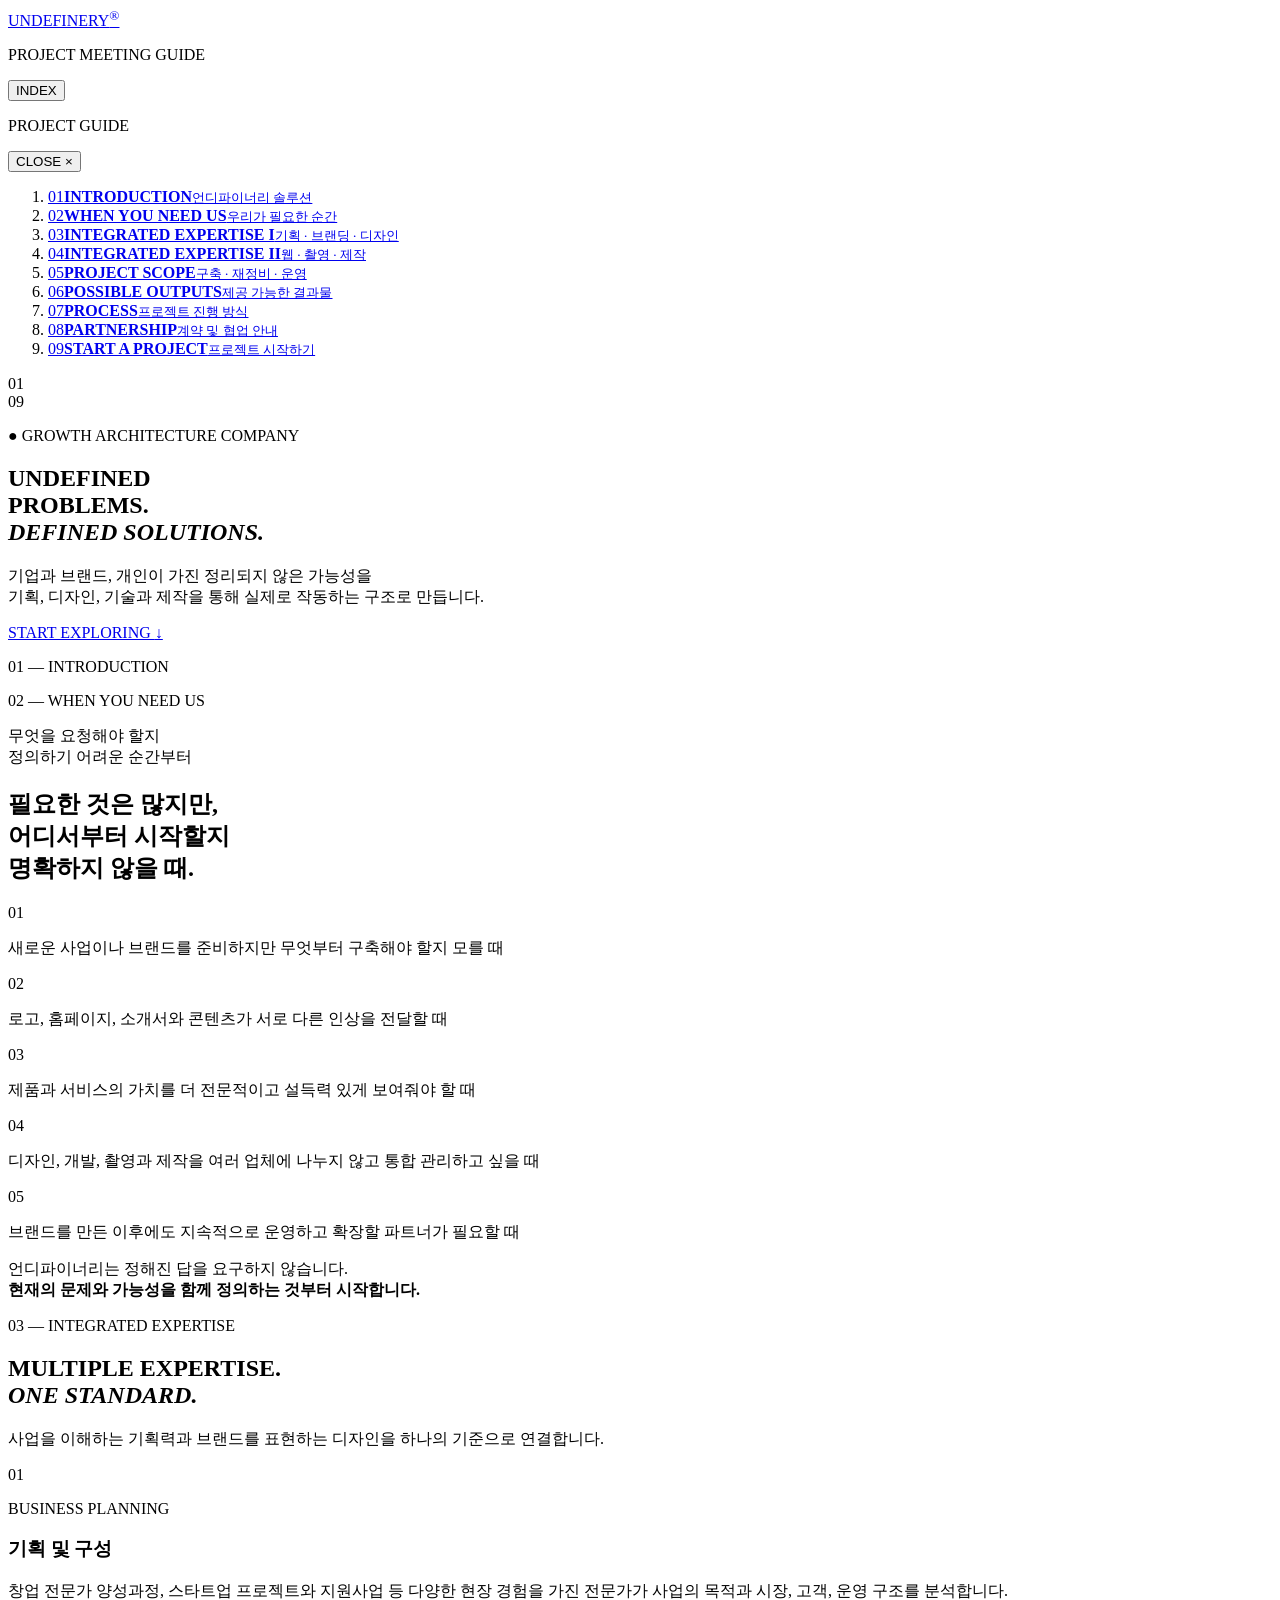
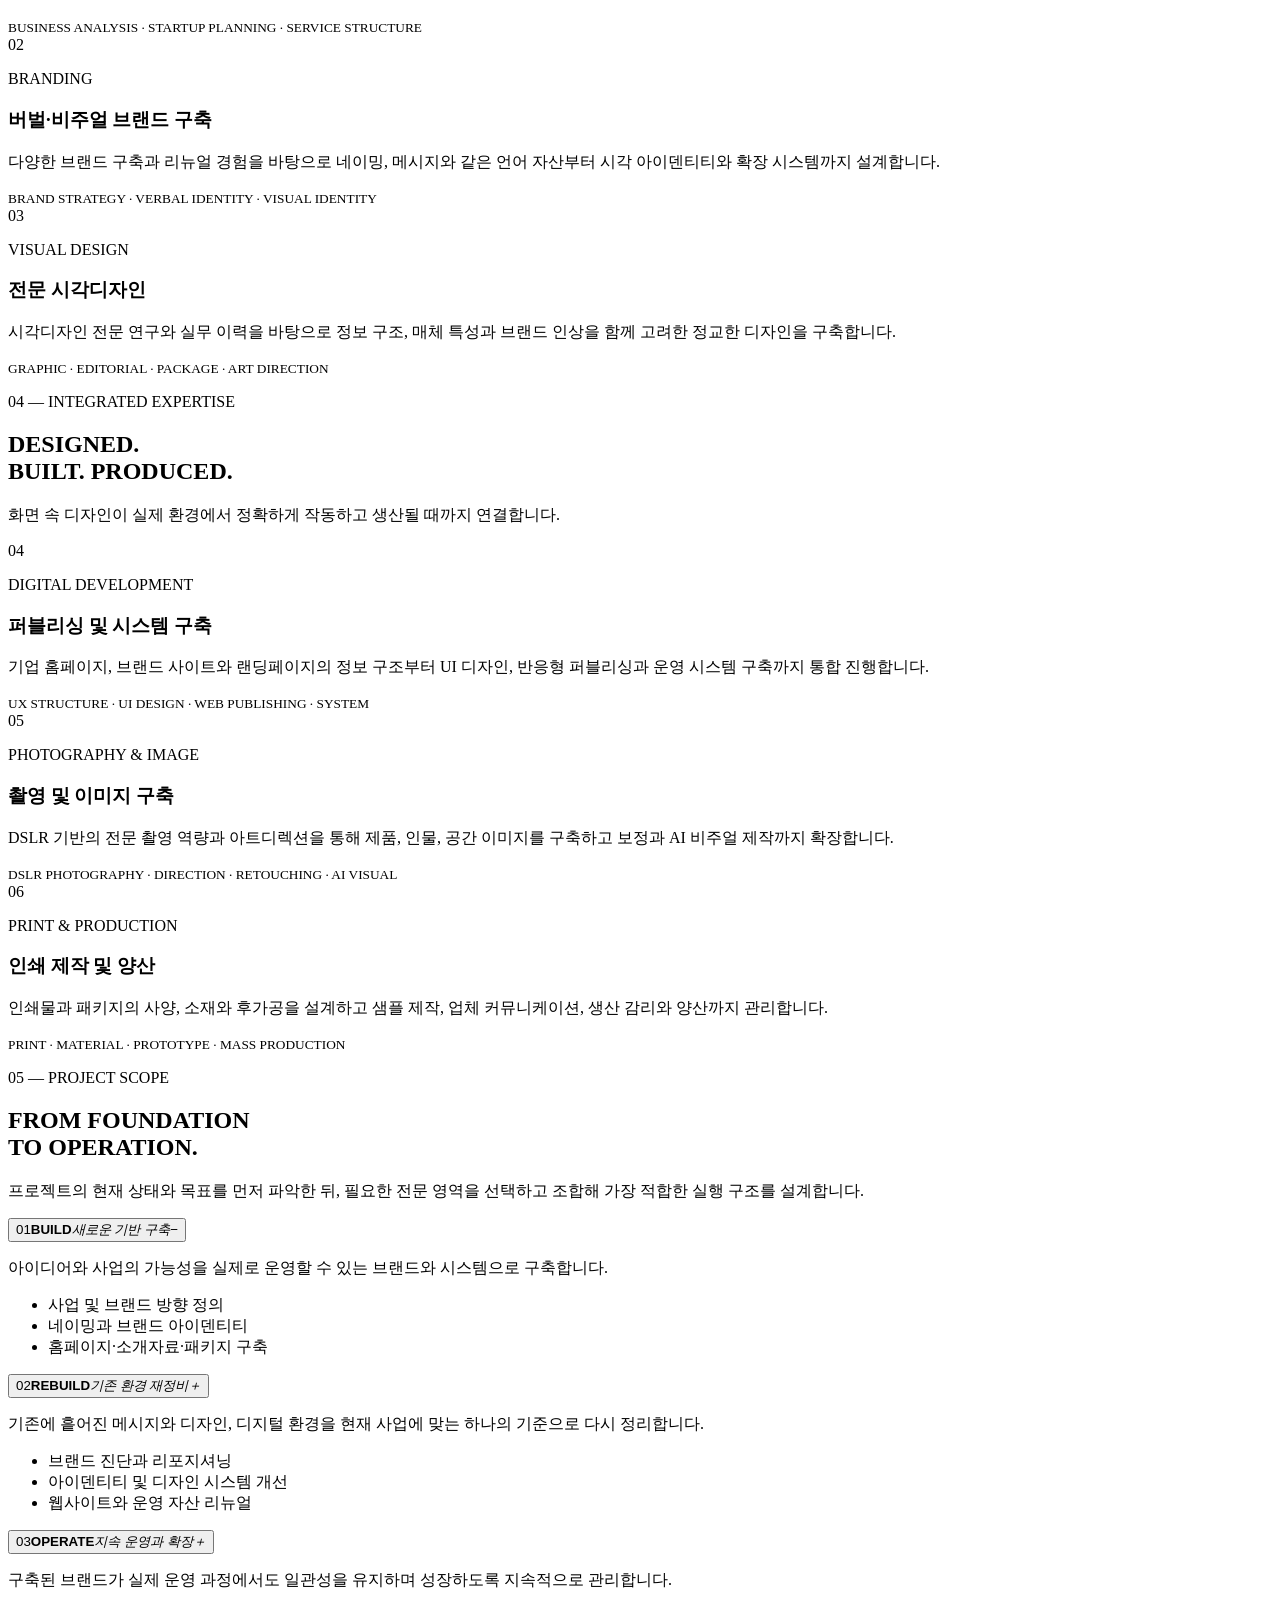
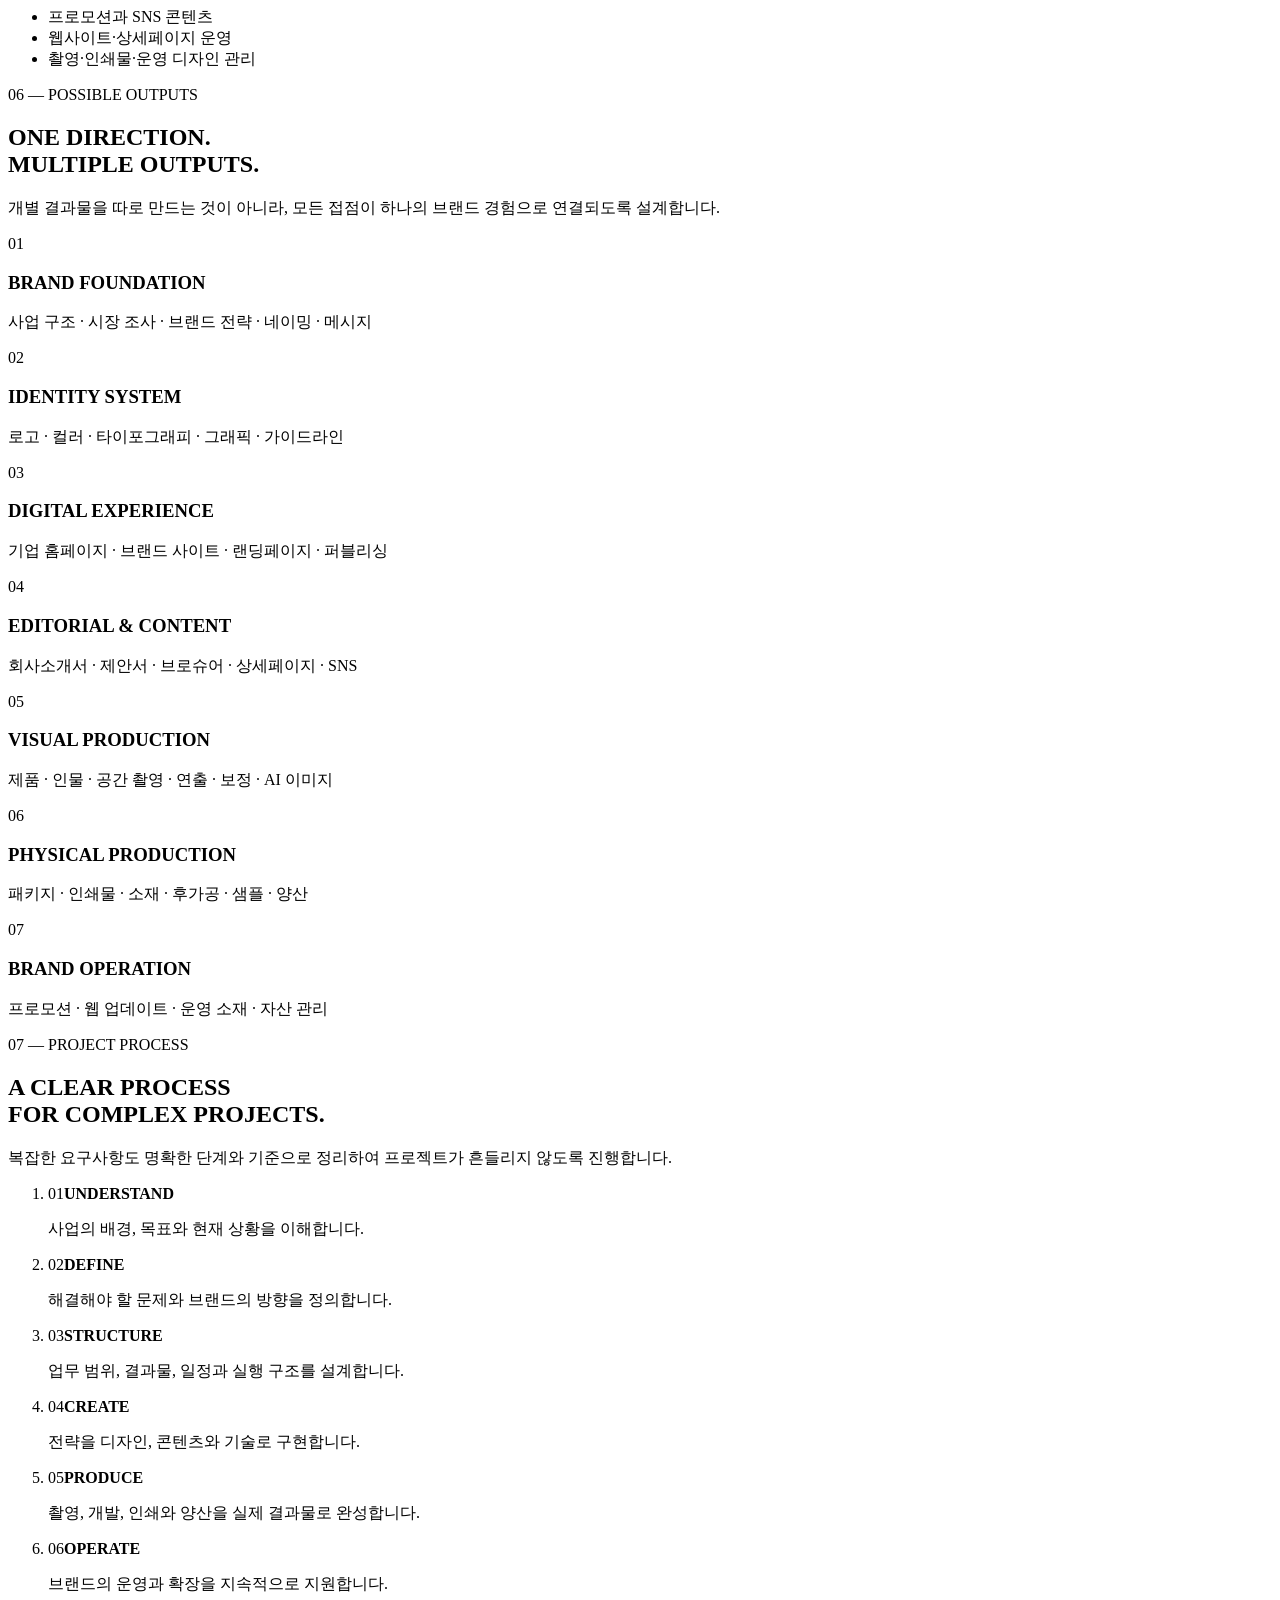
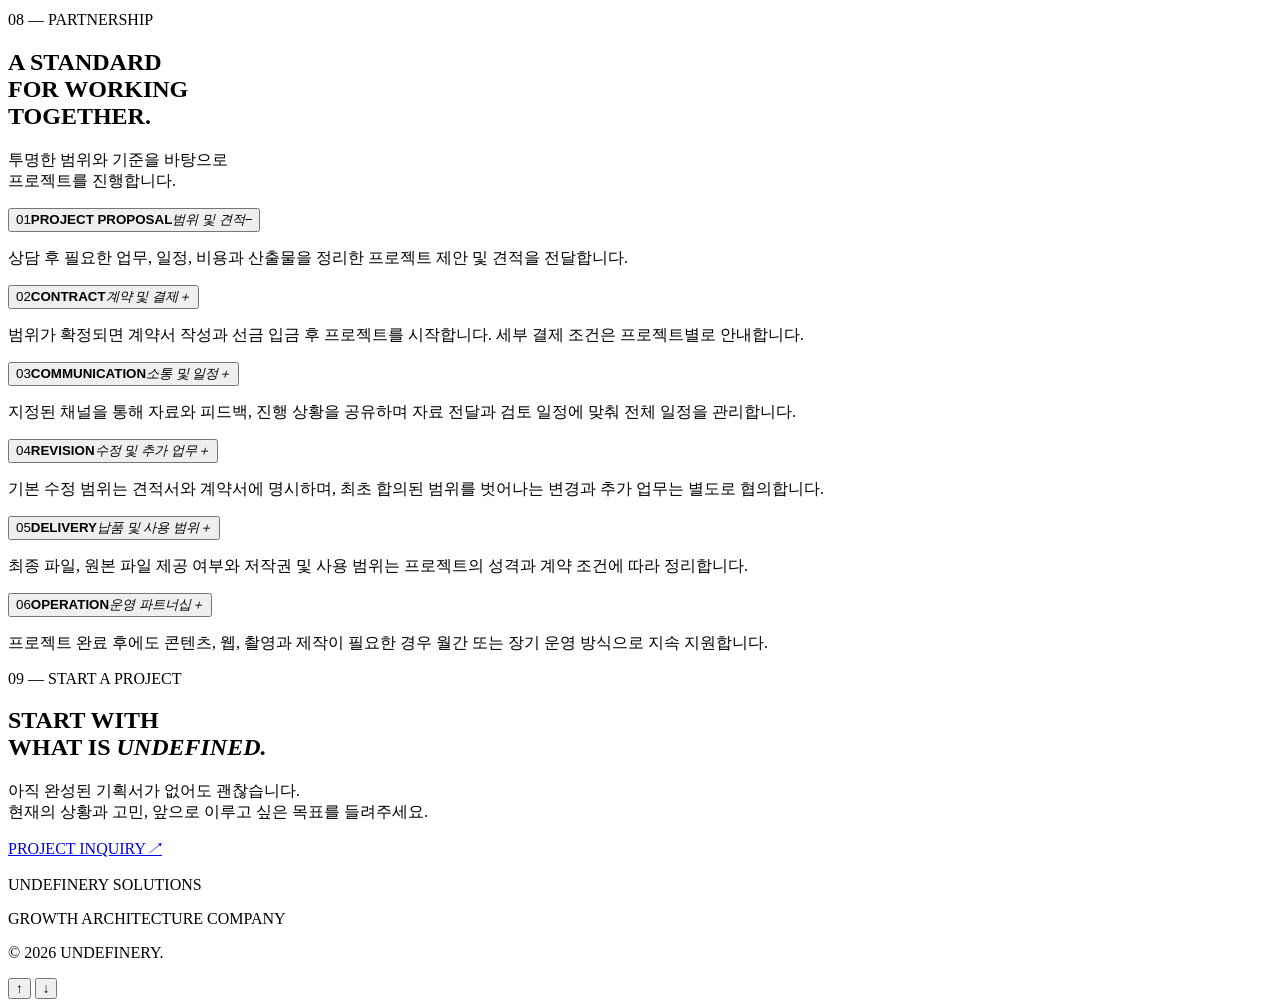
==== index.html @ 8f37b645 "Build iPad project meeting guide" ====
<!doctype html>
<html lang="ko">
<head>
  <meta charset="utf-8">
  <meta name="viewport" content="width=device-width, initial-scale=1, viewport-fit=cover">
  <meta name="theme-color" content="#07090d">
  <meta name="description" content="Undefinery Solutions — iPad Project Meeting Guide">
  <title>UNDEFINERY — Project Meeting Guide</title>
  <link rel="stylesheet" href="style.css">
</head>
<body>
  <header class="site-header" aria-label="프레젠테이션 헤더">
    <a class="wordmark" href="#cover" aria-label="첫 화면으로 이동">UNDEFINERY<sup>®</sup></a>
    <p class="header-title">PROJECT MEETING GUIDE</p>
    <button class="menu-toggle" type="button" aria-expanded="false" aria-controls="section-menu">
      <span>INDEX</span><i></i>
    </button>
  </header>

  <nav class="section-menu" id="section-menu" aria-label="섹션 바로가기">
    <div class="menu-head">
      <p>PROJECT GUIDE</p>
      <button type="button" data-menu-close aria-label="메뉴 닫기">CLOSE ×</button>
    </div>
    <ol>
      <li><a href="#cover"><span>01</span><b>INTRODUCTION</b><small>언디파이너리 솔루션</small></a></li>
      <li><a href="#need"><span>02</span><b>WHEN YOU NEED US</b><small>우리가 필요한 순간</small></a></li>
      <li><a href="#expertise-a"><span>03</span><b>INTEGRATED EXPERTISE I</b><small>기획 · 브랜딩 · 디자인</small></a></li>
      <li><a href="#expertise-b"><span>04</span><b>INTEGRATED EXPERTISE II</b><small>웹 · 촬영 · 제작</small></a></li>
      <li><a href="#scope"><span>05</span><b>PROJECT SCOPE</b><small>구축 · 재정비 · 운영</small></a></li>
      <li><a href="#outputs"><span>06</span><b>POSSIBLE OUTPUTS</b><small>제공 가능한 결과물</small></a></li>
      <li><a href="#process"><span>07</span><b>PROCESS</b><small>프로젝트 진행 방식</small></a></li>
      <li><a href="#partnership"><span>08</span><b>PARTNERSHIP</b><small>계약 및 협업 안내</small></a></li>
      <li><a href="#contact"><span>09</span><b>START A PROJECT</b><small>프로젝트 시작하기</small></a></li>
    </ol>
  </nav>

  <aside class="progress-rail" aria-label="현재 페이지">
    <span class="progress-current">01</span>
    <div class="progress-track"><i></i></div>
    <span class="progress-total">09</span>
  </aside>

  <main class="presentation" id="presentation">
    <section class="slide slide-cover dark" id="cover" data-title="INTRODUCTION">
      <div class="cover-grid" aria-hidden="true"></div>
      <div class="ambient-light" aria-hidden="true"></div>
      <div class="slide-inner cover-copy reveal">
        <p class="eyebrow">● GROWTH ARCHITECTURE COMPANY</p>
        <h1>UNDEFINED<br>PROBLEMS.<br><em>DEFINED SOLUTIONS.</em></h1>
        <p class="intro-copy">기업과 브랜드, 개인이 가진 정리되지 않은 가능성을<br>기획, 디자인, 기술과 제작을 통해 실제로 작동하는 구조로 만듭니다.</p>
        <a class="text-link" href="#need">START EXPLORING <span>↓</span></a>
      </div>
      <p class="slide-index">01 — INTRODUCTION</p>
    </section>

    <section class="slide light" id="need" data-title="WHEN YOU NEED US">
      <div class="slide-inner two-column reveal">
        <div class="section-meta">
          <p class="eyebrow">02 — WHEN YOU NEED US</p>
          <p class="meta-note">무엇을 요청해야 할지<br>정의하기 어려운 순간부터</p>
        </div>
        <div class="section-content">
          <h2>필요한 것은 많지만,<br>어디서부터 시작할지<br>명확하지 않을 때.</h2>
          <div class="diagnosis-list">
            <article><span>01</span><p>새로운 사업이나 브랜드를 준비하지만 무엇부터 구축해야 할지 모를 때</p></article>
            <article><span>02</span><p>로고, 홈페이지, 소개서와 콘텐츠가 서로 다른 인상을 전달할 때</p></article>
            <article><span>03</span><p>제품과 서비스의 가치를 더 전문적이고 설득력 있게 보여줘야 할 때</p></article>
            <article><span>04</span><p>디자인, 개발, 촬영과 제작을 여러 업체에 나누지 않고 통합 관리하고 싶을 때</p></article>
            <article><span>05</span><p>브랜드를 만든 이후에도 지속적으로 운영하고 확장할 파트너가 필요할 때</p></article>
          </div>
          <p class="closing-line">언디파이너리는 정해진 답을 요구하지 않습니다.<br><b>현재의 문제와 가능성을 함께 정의하는 것부터 시작합니다.</b></p>
        </div>
      </div>
    </section>

    <section class="slide dark" id="expertise-a" data-title="INTEGRATED EXPERTISE I">
      <div class="slide-inner reveal">
        <div class="section-heading">
          <p class="eyebrow">03 — INTEGRATED EXPERTISE</p>
          <h2>MULTIPLE EXPERTISE.<br><em>ONE STANDARD.</em></h2>
          <p>사업을 이해하는 기획력과 브랜드를 표현하는 디자인을 하나의 기준으로 연결합니다.</p>
        </div>
        <div class="expertise-grid">
          <article>
            <span class="expertise-no">01</span>
            <p class="expertise-en">BUSINESS PLANNING</p>
            <h3>기획 및 구성</h3>
            <p>창업 전문가 양성과정, 스타트업 프로젝트와 지원사업 등 다양한 현장 경험을 가진 전문가가 사업의 목적과 시장, 고객, 운영 구조를 분석합니다.</p>
            <small>BUSINESS ANALYSIS · STARTUP PLANNING · SERVICE STRUCTURE</small>
          </article>
          <article>
            <span class="expertise-no">02</span>
            <p class="expertise-en">BRANDING</p>
            <h3>버벌·비주얼 브랜드 구축</h3>
            <p>다양한 브랜드 구축과 리뉴얼 경험을 바탕으로 네이밍, 메시지와 같은 언어 자산부터 시각 아이덴티티와 확장 시스템까지 설계합니다.</p>
            <small>BRAND STRATEGY · VERBAL IDENTITY · VISUAL IDENTITY</small>
          </article>
          <article>
            <span class="expertise-no">03</span>
            <p class="expertise-en">VISUAL DESIGN</p>
            <h3>전문 시각디자인</h3>
            <p>시각디자인 전문 연구와 실무 이력을 바탕으로 정보 구조, 매체 특성과 브랜드 인상을 함께 고려한 정교한 디자인을 구축합니다.</p>
            <small>GRAPHIC · EDITORIAL · PACKAGE · ART DIRECTION</small>
          </article>
        </div>
      </div>
    </section>

    <section class="slide soft" id="expertise-b" data-title="INTEGRATED EXPERTISE II">
      <div class="slide-inner reveal">
        <div class="section-heading compact">
          <p class="eyebrow">04 — INTEGRATED EXPERTISE</p>
          <h2>DESIGNED.<br>BUILT. PRODUCED.</h2>
          <p>화면 속 디자인이 실제 환경에서 정확하게 작동하고 생산될 때까지 연결합니다.</p>
        </div>
        <div class="expertise-grid dark-grid">
          <article>
            <span class="expertise-no">04</span>
            <p class="expertise-en">DIGITAL DEVELOPMENT</p>
            <h3>퍼블리싱 및 시스템 구축</h3>
            <p>기업 홈페이지, 브랜드 사이트와 랜딩페이지의 정보 구조부터 UI 디자인, 반응형 퍼블리싱과 운영 시스템 구축까지 통합 진행합니다.</p>
            <small>UX STRUCTURE · UI DESIGN · WEB PUBLISHING · SYSTEM</small>
          </article>
          <article>
            <span class="expertise-no">05</span>
            <p class="expertise-en">PHOTOGRAPHY & IMAGE</p>
            <h3>촬영 및 이미지 구축</h3>
            <p>DSLR 기반의 전문 촬영 역량과 아트디렉션을 통해 제품, 인물, 공간 이미지를 구축하고 보정과 AI 비주얼 제작까지 확장합니다.</p>
            <small>DSLR PHOTOGRAPHY · DIRECTION · RETOUCHING · AI VISUAL</small>
          </article>
          <article>
            <span class="expertise-no">06</span>
            <p class="expertise-en">PRINT & PRODUCTION</p>
            <h3>인쇄 제작 및 양산</h3>
            <p>인쇄물과 패키지의 사양, 소재와 후가공을 설계하고 샘플 제작, 업체 커뮤니케이션, 생산 감리와 양산까지 관리합니다.</p>
            <small>PRINT · MATERIAL · PROTOTYPE · MASS PRODUCTION</small>
          </article>
        </div>
      </div>
    </section>

    <section class="slide light" id="scope" data-title="PROJECT SCOPE">
      <div class="slide-inner reveal">
        <div class="section-heading horizontal">
          <div>
            <p class="eyebrow">05 — PROJECT SCOPE</p>
            <h2>FROM FOUNDATION<br>TO OPERATION.</h2>
          </div>
          <p>프로젝트의 현재 상태와 목표를 먼저 파악한 뒤, 필요한 전문 영역을 선택하고 조합해 가장 적합한 실행 구조를 설계합니다.</p>
        </div>
        <div class="scope-list" data-accordion>
          <article class="scope-item is-open">
            <button type="button" aria-expanded="true">
              <span>01</span><b>BUILD</b><em>새로운 기반 구축</em><i>−</i>
            </button>
            <div class="scope-detail">
              <p>아이디어와 사업의 가능성을 실제로 운영할 수 있는 브랜드와 시스템으로 구축합니다.</p>
              <ul><li>사업 및 브랜드 방향 정의</li><li>네이밍과 브랜드 아이덴티티</li><li>홈페이지·소개자료·패키지 구축</li></ul>
            </div>
          </article>
          <article class="scope-item">
            <button type="button" aria-expanded="false">
              <span>02</span><b>REBUILD</b><em>기존 환경 재정비</em><i>＋</i>
            </button>
            <div class="scope-detail">
              <p>기존에 흩어진 메시지와 디자인, 디지털 환경을 현재 사업에 맞는 하나의 기준으로 다시 정리합니다.</p>
              <ul><li>브랜드 진단과 리포지셔닝</li><li>아이덴티티 및 디자인 시스템 개선</li><li>웹사이트와 운영 자산 리뉴얼</li></ul>
            </div>
          </article>
          <article class="scope-item">
            <button type="button" aria-expanded="false">
              <span>03</span><b>OPERATE</b><em>지속 운영과 확장</em><i>＋</i>
            </button>
            <div class="scope-detail">
              <p>구축된 브랜드가 실제 운영 과정에서도 일관성을 유지하며 성장하도록 지속적으로 관리합니다.</p>
              <ul><li>프로모션과 SNS 콘텐츠</li><li>웹사이트·상세페이지 운영</li><li>촬영·인쇄물·운영 디자인 관리</li></ul>
            </div>
          </article>
        </div>
      </div>
    </section>

    <section class="slide dark" id="outputs" data-title="POSSIBLE OUTPUTS">
      <div class="slide-inner reveal">
        <div class="section-heading horizontal inverse">
          <div>
            <p class="eyebrow">06 — POSSIBLE OUTPUTS</p>
            <h2>ONE DIRECTION.<br>MULTIPLE OUTPUTS.</h2>
          </div>
          <p>개별 결과물을 따로 만드는 것이 아니라, 모든 접점이 하나의 브랜드 경험으로 연결되도록 설계합니다.</p>
        </div>
        <div class="output-directory">
          <article><span>01</span><h3>BRAND FOUNDATION</h3><p>사업 구조 · 시장 조사 · 브랜드 전략 · 네이밍 · 메시지</p></article>
          <article><span>02</span><h3>IDENTITY SYSTEM</h3><p>로고 · 컬러 · 타이포그래피 · 그래픽 · 가이드라인</p></article>
          <article><span>03</span><h3>DIGITAL EXPERIENCE</h3><p>기업 홈페이지 · 브랜드 사이트 · 랜딩페이지 · 퍼블리싱</p></article>
          <article><span>04</span><h3>EDITORIAL & CONTENT</h3><p>회사소개서 · 제안서 · 브로슈어 · 상세페이지 · SNS</p></article>
          <article><span>05</span><h3>VISUAL PRODUCTION</h3><p>제품 · 인물 · 공간 촬영 · 연출 · 보정 · AI 이미지</p></article>
          <article><span>06</span><h3>PHYSICAL PRODUCTION</h3><p>패키지 · 인쇄물 · 소재 · 후가공 · 샘플 · 양산</p></article>
          <article><span>07</span><h3>BRAND OPERATION</h3><p>프로모션 · 웹 업데이트 · 운영 소재 · 자산 관리</p></article>
        </div>
      </div>
    </section>

    <section class="slide blue" id="process" data-title="PROCESS">
      <div class="slide-inner reveal">
        <div class="section-heading horizontal">
          <div>
            <p class="eyebrow">07 — PROJECT PROCESS</p>
            <h2>A CLEAR PROCESS<br>FOR COMPLEX PROJECTS.</h2>
          </div>
          <p>복잡한 요구사항도 명확한 단계와 기준으로 정리하여 프로젝트가 흔들리지 않도록 진행합니다.</p>
        </div>
        <ol class="process-list">
          <li><span>01</span><b>UNDERSTAND</b><p>사업의 배경, 목표와 현재 상황을 이해합니다.</p></li>
          <li><span>02</span><b>DEFINE</b><p>해결해야 할 문제와 브랜드의 방향을 정의합니다.</p></li>
          <li><span>03</span><b>STRUCTURE</b><p>업무 범위, 결과물, 일정과 실행 구조를 설계합니다.</p></li>
          <li><span>04</span><b>CREATE</b><p>전략을 디자인, 콘텐츠와 기술로 구현합니다.</p></li>
          <li><span>05</span><b>PRODUCE</b><p>촬영, 개발, 인쇄와 양산을 실제 결과물로 완성합니다.</p></li>
          <li><span>06</span><b>OPERATE</b><p>브랜드의 운영과 확장을 지속적으로 지원합니다.</p></li>
        </ol>
      </div>
    </section>

    <section class="slide soft" id="partnership" data-title="PARTNERSHIP">
      <div class="slide-inner two-column reveal">
        <div class="section-meta">
          <p class="eyebrow">08 — PARTNERSHIP</p>
          <h2>A STANDARD<br>FOR WORKING<br>TOGETHER.</h2>
          <p class="meta-note">투명한 범위와 기준을 바탕으로<br>프로젝트를 진행합니다.</p>
        </div>
        <div class="partnership-list" data-accordion>
          <article class="partnership-item is-open">
            <button type="button" aria-expanded="true"><span>01</span><b>PROJECT PROPOSAL</b><em>범위 및 견적</em><i>−</i></button>
            <div><p>상담 후 필요한 업무, 일정, 비용과 산출물을 정리한 프로젝트 제안 및 견적을 전달합니다.</p></div>
          </article>
          <article class="partnership-item">
            <button type="button" aria-expanded="false"><span>02</span><b>CONTRACT</b><em>계약 및 결제</em><i>＋</i></button>
            <div><p>범위가 확정되면 계약서 작성과 선금 입금 후 프로젝트를 시작합니다. 세부 결제 조건은 프로젝트별로 안내합니다.</p></div>
          </article>
          <article class="partnership-item">
            <button type="button" aria-expanded="false"><span>03</span><b>COMMUNICATION</b><em>소통 및 일정</em><i>＋</i></button>
            <div><p>지정된 채널을 통해 자료와 피드백, 진행 상황을 공유하며 자료 전달과 검토 일정에 맞춰 전체 일정을 관리합니다.</p></div>
          </article>
          <article class="partnership-item">
            <button type="button" aria-expanded="false"><span>04</span><b>REVISION</b><em>수정 및 추가 업무</em><i>＋</i></button>
            <div><p>기본 수정 범위는 견적서와 계약서에 명시하며, 최초 합의된 범위를 벗어나는 변경과 추가 업무는 별도로 협의합니다.</p></div>
          </article>
          <article class="partnership-item">
            <button type="button" aria-expanded="false"><span>05</span><b>DELIVERY</b><em>납품 및 사용 범위</em><i>＋</i></button>
            <div><p>최종 파일, 원본 파일 제공 여부와 저작권 및 사용 범위는 프로젝트의 성격과 계약 조건에 따라 정리합니다.</p></div>
          </article>
          <article class="partnership-item">
            <button type="button" aria-expanded="false"><span>06</span><b>OPERATION</b><em>운영 파트너십</em><i>＋</i></button>
            <div><p>프로젝트 완료 후에도 콘텐츠, 웹, 촬영과 제작이 필요한 경우 월간 또는 장기 운영 방식으로 지속 지원합니다.</p></div>
          </article>
        </div>
      </div>
    </section>

    <section class="slide slide-contact dark" id="contact" data-title="START A PROJECT">
      <div class="contact-lines" aria-hidden="true"></div>
      <div class="slide-inner contact-copy reveal">
        <p class="eyebrow">09 — START A PROJECT</p>
        <h2>START WITH<br>WHAT IS <em>UNDEFINED.</em></h2>
        <p>아직 완성된 기획서가 없어도 괜찮습니다.<br>현재의 상황과 고민, 앞으로 이루고 싶은 목표를 들려주세요.</p>
        <a class="project-button" href="https://jyhome1228-cyber.github.io/undefinery-website/contact.html" target="_blank" rel="noopener">
          <span>PROJECT INQUIRY</span><i>↗</i>
        </a>
        <div class="contact-footer">
          <p>UNDEFINERY SOLUTIONS</p>
          <p>GROWTH ARCHITECTURE COMPANY</p>
          <p>© 2026 UNDEFINERY.</p>
        </div>
      </div>
    </section>
  </main>

  <div class="slide-controls" aria-label="페이지 이동">
    <button type="button" data-prev aria-label="이전 페이지">↑</button>
    <button type="button" data-next aria-label="다음 페이지">↓</button>
  </div>

  <script src="script.js"></script>
</body>
</html>
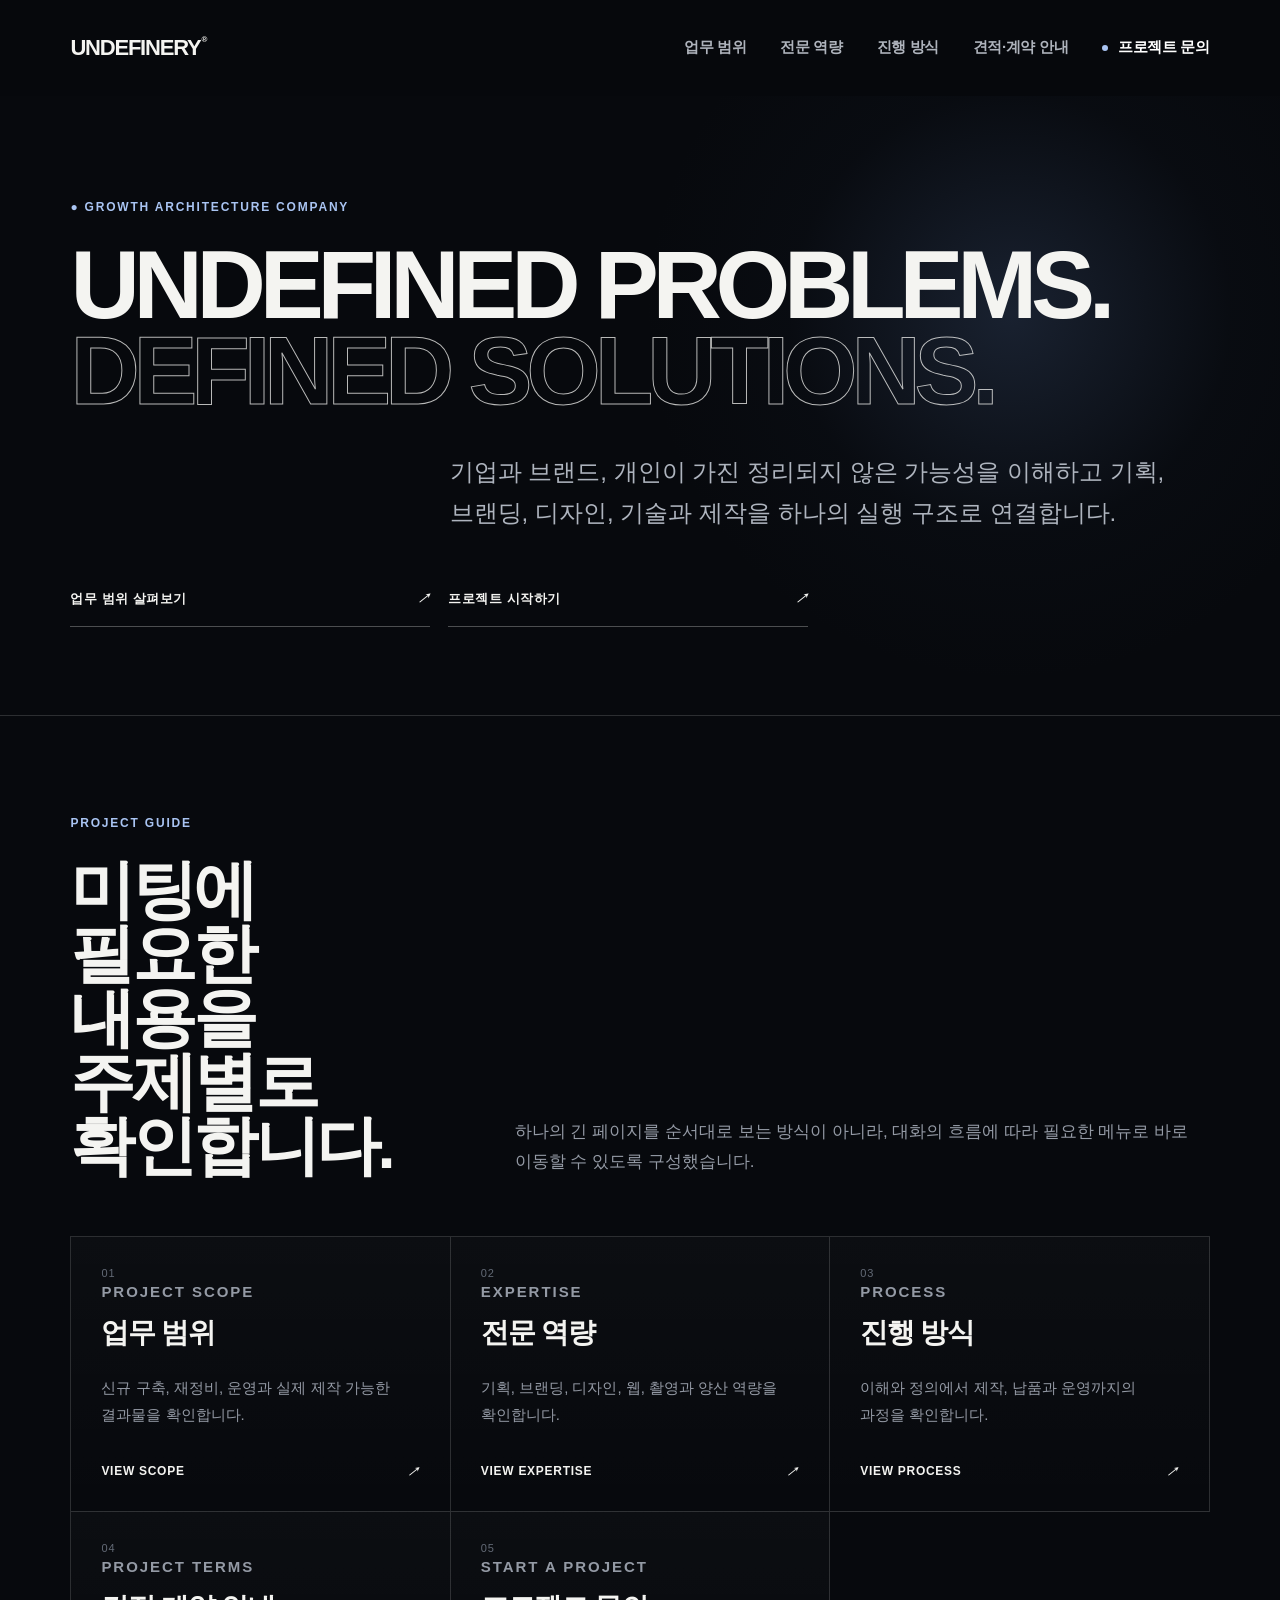
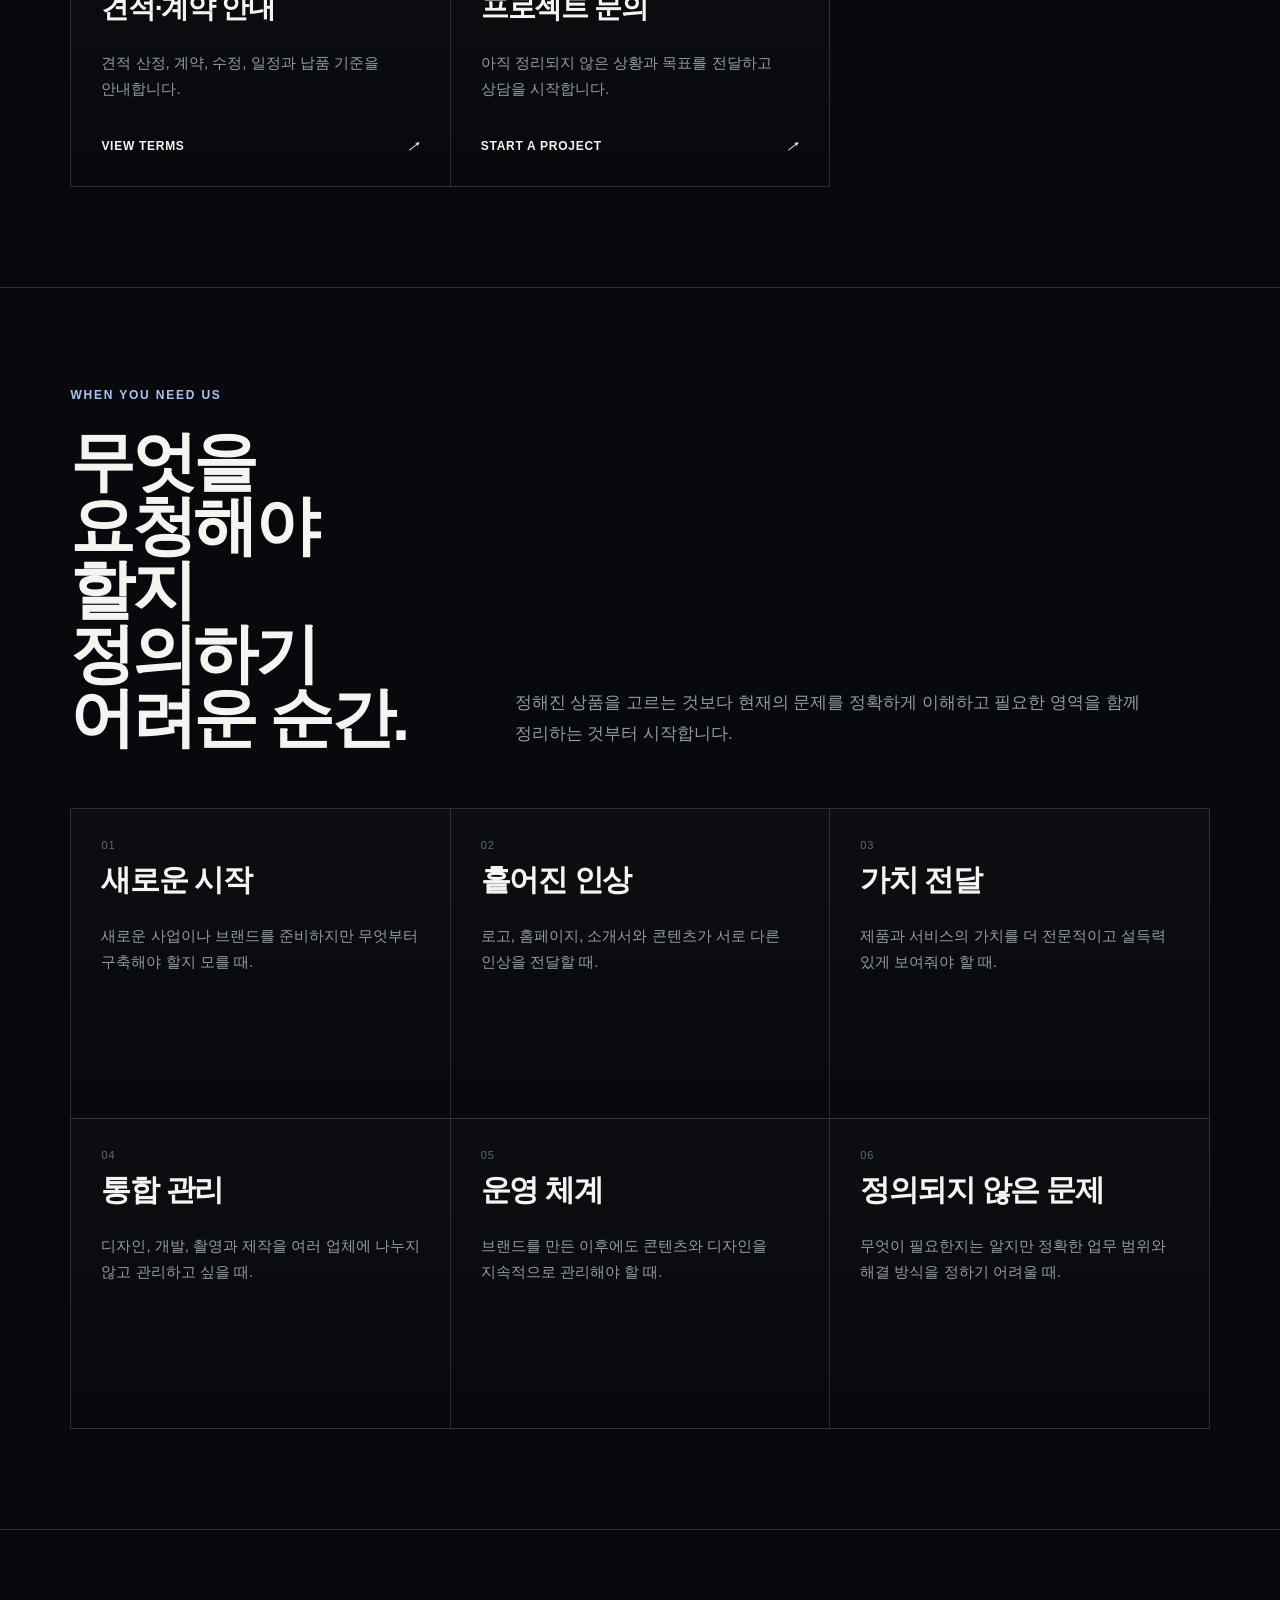
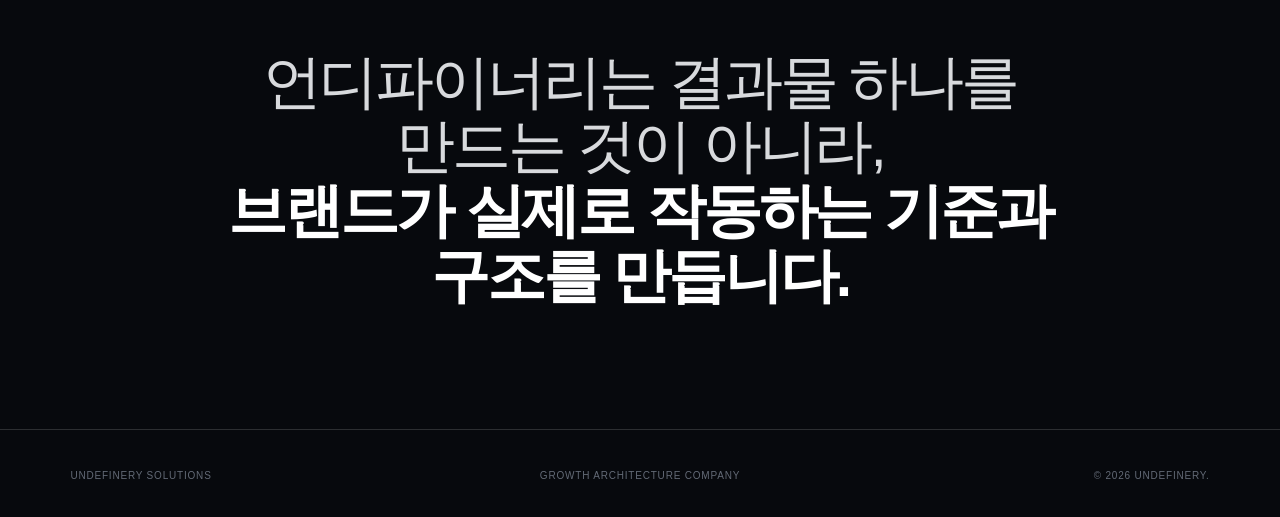
==== commit 82e1d67b: "Convert guide into black multi-page directory" ====
--- a/index.html
+++ b/index.html
@@ -4,283 +4,74 @@
   <meta charset="utf-8">
   <meta name="viewport" content="width=device-width, initial-scale=1, viewport-fit=cover">
   <meta name="theme-color" content="#07090d">
-  <meta name="description" content="Undefinery Solutions — iPad Project Meeting Guide">
-  <title>UNDEFINERY — Project Meeting Guide</title>
+  <meta name="description" content="Undefinery Solutions 프로젝트 미팅 가이드">
+  <title>UNDEFINERY — Project Guide</title>
   <link rel="stylesheet" href="style.css">
 </head>
 <body>
-  <header class="site-header" aria-label="프레젠테이션 헤더">
-    <a class="wordmark" href="#cover" aria-label="첫 화면으로 이동">UNDEFINERY<sup>®</sup></a>
-    <p class="header-title">PROJECT MEETING GUIDE</p>
-    <button class="menu-toggle" type="button" aria-expanded="false" aria-controls="section-menu">
-      <span>INDEX</span><i></i>
-    </button>
+  <header class="site-header">
+    <a class="wordmark" href="index.html">UNDEFINERY<sup>®</sup></a>
+    <nav class="site-nav" aria-label="주요 메뉴">
+      <a href="scope.html">업무 범위</a>
+      <a href="expertise.html">전문 역량</a>
+      <a href="process.html">진행 방식</a>
+      <a href="terms.html">견적·계약 안내</a>
+      <a class="inquiry" href="contact.html">프로젝트 문의</a>
+    </nav>
   </header>
 
-  <nav class="section-menu" id="section-menu" aria-label="섹션 바로가기">
-    <div class="menu-head">
-      <p>PROJECT GUIDE</p>
-      <button type="button" data-menu-close aria-label="메뉴 닫기">CLOSE ×</button>
-    </div>
-    <ol>
-      <li><a href="#cover"><span>01</span><b>INTRODUCTION</b><small>언디파이너리 솔루션</small></a></li>
-      <li><a href="#need"><span>02</span><b>WHEN YOU NEED US</b><small>우리가 필요한 순간</small></a></li>
-      <li><a href="#expertise-a"><span>03</span><b>INTEGRATED EXPERTISE I</b><small>기획 · 브랜딩 · 디자인</small></a></li>
-      <li><a href="#expertise-b"><span>04</span><b>INTEGRATED EXPERTISE II</b><small>웹 · 촬영 · 제작</small></a></li>
-      <li><a href="#scope"><span>05</span><b>PROJECT SCOPE</b><small>구축 · 재정비 · 운영</small></a></li>
-      <li><a href="#outputs"><span>06</span><b>POSSIBLE OUTPUTS</b><small>제공 가능한 결과물</small></a></li>
-      <li><a href="#process"><span>07</span><b>PROCESS</b><small>프로젝트 진행 방식</small></a></li>
-      <li><a href="#partnership"><span>08</span><b>PARTNERSHIP</b><small>계약 및 협업 안내</small></a></li>
-      <li><a href="#contact"><span>09</span><b>START A PROJECT</b><small>프로젝트 시작하기</small></a></li>
-    </ol>
-  </nav>
-
-  <aside class="progress-rail" aria-label="현재 페이지">
-    <span class="progress-current">01</span>
-    <div class="progress-track"><i></i></div>
-    <span class="progress-total">09</span>
-  </aside>
-
-  <main class="presentation" id="presentation">
-    <section class="slide slide-cover dark" id="cover" data-title="INTRODUCTION">
-      <div class="cover-grid" aria-hidden="true"></div>
-      <div class="ambient-light" aria-hidden="true"></div>
-      <div class="slide-inner cover-copy reveal">
-        <p class="eyebrow">● GROWTH ARCHITECTURE COMPANY</p>
-        <h1>UNDEFINED<br>PROBLEMS.<br><em>DEFINED SOLUTIONS.</em></h1>
-        <p class="intro-copy">기업과 브랜드, 개인이 가진 정리되지 않은 가능성을<br>기획, 디자인, 기술과 제작을 통해 실제로 작동하는 구조로 만듭니다.</p>
-        <a class="text-link" href="#need">START EXPLORING <span>↓</span></a>
-      </div>
-      <p class="slide-index">01 — INTRODUCTION</p>
-    </section>
-
-    <section class="slide light" id="need" data-title="WHEN YOU NEED US">
-      <div class="slide-inner two-column reveal">
-        <div class="section-meta">
-          <p class="eyebrow">02 — WHEN YOU NEED US</p>
-          <p class="meta-note">무엇을 요청해야 할지<br>정의하기 어려운 순간부터</p>
-        </div>
-        <div class="section-content">
-          <h2>필요한 것은 많지만,<br>어디서부터 시작할지<br>명확하지 않을 때.</h2>
-          <div class="diagnosis-list">
-            <article><span>01</span><p>새로운 사업이나 브랜드를 준비하지만 무엇부터 구축해야 할지 모를 때</p></article>
-            <article><span>02</span><p>로고, 홈페이지, 소개서와 콘텐츠가 서로 다른 인상을 전달할 때</p></article>
-            <article><span>03</span><p>제품과 서비스의 가치를 더 전문적이고 설득력 있게 보여줘야 할 때</p></article>
-            <article><span>04</span><p>디자인, 개발, 촬영과 제작을 여러 업체에 나누지 않고 통합 관리하고 싶을 때</p></article>
-            <article><span>05</span><p>브랜드를 만든 이후에도 지속적으로 운영하고 확장할 파트너가 필요할 때</p></article>
-          </div>
-          <p class="closing-line">언디파이너리는 정해진 답을 요구하지 않습니다.<br><b>현재의 문제와 가능성을 함께 정의하는 것부터 시작합니다.</b></p>
+  <main>
+    <section class="hero">
+      <div class="container reveal">
+        <p class="hero-kicker">● GROWTH ARCHITECTURE COMPANY</p>
+        <h1>UNDEFINED PROBLEMS.<br><em>DEFINED SOLUTIONS.</em></h1>
+        <p class="hero-copy">기업과 브랜드, 개인이 가진 정리되지 않은 가능성을 이해하고 기획, 브랜딩, 디자인, 기술과 제작을 하나의 실행 구조로 연결합니다.</p>
+        <div class="hero-actions">
+          <a class="text-button" href="scope.html"><span>업무 범위 살펴보기</span><i>↗</i></a>
+          <a class="text-button" href="contact.html"><span>프로젝트 시작하기</span><i>↗</i></a>
         </div>
       </div>
     </section>
 
-    <section class="slide dark" id="expertise-a" data-title="INTEGRATED EXPERTISE I">
-      <div class="slide-inner reveal">
-        <div class="section-heading">
-          <p class="eyebrow">03 — INTEGRATED EXPERTISE</p>
-          <h2>MULTIPLE EXPERTISE.<br><em>ONE STANDARD.</em></h2>
-          <p>사업을 이해하는 기획력과 브랜드를 표현하는 디자인을 하나의 기준으로 연결합니다.</p>
+    <section class="section">
+      <div class="container">
+        <div class="section-head reveal">
+          <div><p class="section-kicker">PROJECT GUIDE</p><h2>미팅에 필요한 내용을<br>주제별로 확인합니다.</h2></div>
+          <p>하나의 긴 페이지를 순서대로 보는 방식이 아니라, 대화의 흐름에 따라 필요한 메뉴로 바로 이동할 수 있도록 구성했습니다.</p>
         </div>
-        <div class="expertise-grid">
-          <article>
-            <span class="expertise-no">01</span>
-            <p class="expertise-en">BUSINESS PLANNING</p>
-            <h3>기획 및 구성</h3>
-            <p>창업 전문가 양성과정, 스타트업 프로젝트와 지원사업 등 다양한 현장 경험을 가진 전문가가 사업의 목적과 시장, 고객, 운영 구조를 분석합니다.</p>
-            <small>BUSINESS ANALYSIS · STARTUP PLANNING · SERVICE STRUCTURE</small>
-          </article>
-          <article>
-            <span class="expertise-no">02</span>
-            <p class="expertise-en">BRANDING</p>
-            <h3>버벌·비주얼 브랜드 구축</h3>
-            <p>다양한 브랜드 구축과 리뉴얼 경험을 바탕으로 네이밍, 메시지와 같은 언어 자산부터 시각 아이덴티티와 확장 시스템까지 설계합니다.</p>
-            <small>BRAND STRATEGY · VERBAL IDENTITY · VISUAL IDENTITY</small>
-          </article>
-          <article>
-            <span class="expertise-no">03</span>
-            <p class="expertise-en">VISUAL DESIGN</p>
-            <h3>전문 시각디자인</h3>
-            <p>시각디자인 전문 연구와 실무 이력을 바탕으로 정보 구조, 매체 특성과 브랜드 인상을 함께 고려한 정교한 디자인을 구축합니다.</p>
-            <small>GRAPHIC · EDITORIAL · PACKAGE · ART DIRECTION</small>
-          </article>
+        <div class="grid-3 intro-grid reveal">
+          <a class="card" href="scope.html"><span class="card-no">01</span><p class="card-label">PROJECT SCOPE</p><h3>업무 범위</h3><p>신규 구축, 재정비, 운영과 실제 제작 가능한 결과물을 확인합니다.</p><span class="card-link">VIEW SCOPE <i>↗</i></span></a>
+          <a class="card" href="expertise.html"><span class="card-no">02</span><p class="card-label">EXPERTISE</p><h3>전문 역량</h3><p>기획, 브랜딩, 디자인, 웹, 촬영과 양산 역량을 확인합니다.</p><span class="card-link">VIEW EXPERTISE <i>↗</i></span></a>
+          <a class="card" href="process.html"><span class="card-no">03</span><p class="card-label">PROCESS</p><h3>진행 방식</h3><p>이해와 정의에서 제작, 납품과 운영까지의 과정을 확인합니다.</p><span class="card-link">VIEW PROCESS <i>↗</i></span></a>
+          <a class="card" href="terms.html"><span class="card-no">04</span><p class="card-label">PROJECT TERMS</p><h3>견적·계약 안내</h3><p>견적 산정, 계약, 수정, 일정과 납품 기준을 안내합니다.</p><span class="card-link">VIEW TERMS <i>↗</i></span></a>
+          <a class="card" href="contact.html"><span class="card-no">05</span><p class="card-label">START A PROJECT</p><h3>프로젝트 문의</h3><p>아직 정리되지 않은 상황과 목표를 전달하고 상담을 시작합니다.</p><span class="card-link">START A PROJECT <i>↗</i></span></a>
         </div>
       </div>
     </section>
 
-    <section class="slide soft" id="expertise-b" data-title="INTEGRATED EXPERTISE II">
-      <div class="slide-inner reveal">
-        <div class="section-heading compact">
-          <p class="eyebrow">04 — INTEGRATED EXPERTISE</p>
-          <h2>DESIGNED.<br>BUILT. PRODUCED.</h2>
-          <p>화면 속 디자인이 실제 환경에서 정확하게 작동하고 생산될 때까지 연결합니다.</p>
+    <section class="section">
+      <div class="container">
+        <div class="section-head reveal">
+          <div><p class="section-kicker">WHEN YOU NEED US</p><h2>무엇을 요청해야 할지<br>정의하기 어려운 순간.</h2></div>
+          <p>정해진 상품을 고르는 것보다 현재의 문제를 정확하게 이해하고 필요한 영역을 함께 정리하는 것부터 시작합니다.</p>
         </div>
-        <div class="expertise-grid dark-grid">
-          <article>
-            <span class="expertise-no">04</span>
-            <p class="expertise-en">DIGITAL DEVELOPMENT</p>
-            <h3>퍼블리싱 및 시스템 구축</h3>
-            <p>기업 홈페이지, 브랜드 사이트와 랜딩페이지의 정보 구조부터 UI 디자인, 반응형 퍼블리싱과 운영 시스템 구축까지 통합 진행합니다.</p>
-            <small>UX STRUCTURE · UI DESIGN · WEB PUBLISHING · SYSTEM</small>
-          </article>
-          <article>
-            <span class="expertise-no">05</span>
-            <p class="expertise-en">PHOTOGRAPHY & IMAGE</p>
-            <h3>촬영 및 이미지 구축</h3>
-            <p>DSLR 기반의 전문 촬영 역량과 아트디렉션을 통해 제품, 인물, 공간 이미지를 구축하고 보정과 AI 비주얼 제작까지 확장합니다.</p>
-            <small>DSLR PHOTOGRAPHY · DIRECTION · RETOUCHING · AI VISUAL</small>
-          </article>
-          <article>
-            <span class="expertise-no">06</span>
-            <p class="expertise-en">PRINT & PRODUCTION</p>
-            <h3>인쇄 제작 및 양산</h3>
-            <p>인쇄물과 패키지의 사양, 소재와 후가공을 설계하고 샘플 제작, 업체 커뮤니케이션, 생산 감리와 양산까지 관리합니다.</p>
-            <small>PRINT · MATERIAL · PROTOTYPE · MASS PRODUCTION</small>
-          </article>
+        <div class="grid-3 reveal">
+          <article class="card"><span class="card-no">01</span><h3>새로운 시작</h3><p>새로운 사업이나 브랜드를 준비하지만 무엇부터 구축해야 할지 모를 때.</p></article>
+          <article class="card"><span class="card-no">02</span><h3>흩어진 인상</h3><p>로고, 홈페이지, 소개서와 콘텐츠가 서로 다른 인상을 전달할 때.</p></article>
+          <article class="card"><span class="card-no">03</span><h3>가치 전달</h3><p>제품과 서비스의 가치를 더 전문적이고 설득력 있게 보여줘야 할 때.</p></article>
+          <article class="card"><span class="card-no">04</span><h3>통합 관리</h3><p>디자인, 개발, 촬영과 제작을 여러 업체에 나누지 않고 관리하고 싶을 때.</p></article>
+          <article class="card"><span class="card-no">05</span><h3>운영 체계</h3><p>브랜드를 만든 이후에도 콘텐츠와 디자인을 지속적으로 관리해야 할 때.</p></article>
+          <article class="card"><span class="card-no">06</span><h3>정의되지 않은 문제</h3><p>무엇이 필요한지는 알지만 정확한 업무 범위와 해결 방식을 정하기 어려울 때.</p></article>
         </div>
       </div>
     </section>
 
-    <section class="slide light" id="scope" data-title="PROJECT SCOPE">
-      <div class="slide-inner reveal">
-        <div class="section-heading horizontal">
-          <div>
-            <p class="eyebrow">05 — PROJECT SCOPE</p>
-            <h2>FROM FOUNDATION<br>TO OPERATION.</h2>
-          </div>
-          <p>프로젝트의 현재 상태와 목표를 먼저 파악한 뒤, 필요한 전문 영역을 선택하고 조합해 가장 적합한 실행 구조를 설계합니다.</p>
-        </div>
-        <div class="scope-list" data-accordion>
-          <article class="scope-item is-open">
-            <button type="button" aria-expanded="true">
-              <span>01</span><b>BUILD</b><em>새로운 기반 구축</em><i>−</i>
-            </button>
-            <div class="scope-detail">
-              <p>아이디어와 사업의 가능성을 실제로 운영할 수 있는 브랜드와 시스템으로 구축합니다.</p>
-              <ul><li>사업 및 브랜드 방향 정의</li><li>네이밍과 브랜드 아이덴티티</li><li>홈페이지·소개자료·패키지 구축</li></ul>
-            </div>
-          </article>
-          <article class="scope-item">
-            <button type="button" aria-expanded="false">
-              <span>02</span><b>REBUILD</b><em>기존 환경 재정비</em><i>＋</i>
-            </button>
-            <div class="scope-detail">
-              <p>기존에 흩어진 메시지와 디자인, 디지털 환경을 현재 사업에 맞는 하나의 기준으로 다시 정리합니다.</p>
-              <ul><li>브랜드 진단과 리포지셔닝</li><li>아이덴티티 및 디자인 시스템 개선</li><li>웹사이트와 운영 자산 리뉴얼</li></ul>
-            </div>
-          </article>
-          <article class="scope-item">
-            <button type="button" aria-expanded="false">
-              <span>03</span><b>OPERATE</b><em>지속 운영과 확장</em><i>＋</i>
-            </button>
-            <div class="scope-detail">
-              <p>구축된 브랜드가 실제 운영 과정에서도 일관성을 유지하며 성장하도록 지속적으로 관리합니다.</p>
-              <ul><li>프로모션과 SNS 콘텐츠</li><li>웹사이트·상세페이지 운영</li><li>촬영·인쇄물·운영 디자인 관리</li></ul>
-            </div>
-          </article>
-        </div>
-      </div>
-    </section>
-
-    <section class="slide dark" id="outputs" data-title="POSSIBLE OUTPUTS">
-      <div class="slide-inner reveal">
-        <div class="section-heading horizontal inverse">
-          <div>
-            <p class="eyebrow">06 — POSSIBLE OUTPUTS</p>
-            <h2>ONE DIRECTION.<br>MULTIPLE OUTPUTS.</h2>
-          </div>
-          <p>개별 결과물을 따로 만드는 것이 아니라, 모든 접점이 하나의 브랜드 경험으로 연결되도록 설계합니다.</p>
-        </div>
-        <div class="output-directory">
-          <article><span>01</span><h3>BRAND FOUNDATION</h3><p>사업 구조 · 시장 조사 · 브랜드 전략 · 네이밍 · 메시지</p></article>
-          <article><span>02</span><h3>IDENTITY SYSTEM</h3><p>로고 · 컬러 · 타이포그래피 · 그래픽 · 가이드라인</p></article>
-          <article><span>03</span><h3>DIGITAL EXPERIENCE</h3><p>기업 홈페이지 · 브랜드 사이트 · 랜딩페이지 · 퍼블리싱</p></article>
-          <article><span>04</span><h3>EDITORIAL & CONTENT</h3><p>회사소개서 · 제안서 · 브로슈어 · 상세페이지 · SNS</p></article>
-          <article><span>05</span><h3>VISUAL PRODUCTION</h3><p>제품 · 인물 · 공간 촬영 · 연출 · 보정 · AI 이미지</p></article>
-          <article><span>06</span><h3>PHYSICAL PRODUCTION</h3><p>패키지 · 인쇄물 · 소재 · 후가공 · 샘플 · 양산</p></article>
-          <article><span>07</span><h3>BRAND OPERATION</h3><p>프로모션 · 웹 업데이트 · 운영 소재 · 자산 관리</p></article>
-        </div>
-      </div>
-    </section>
-
-    <section class="slide blue" id="process" data-title="PROCESS">
-      <div class="slide-inner reveal">
-        <div class="section-heading horizontal">
-          <div>
-            <p class="eyebrow">07 — PROJECT PROCESS</p>
-            <h2>A CLEAR PROCESS<br>FOR COMPLEX PROJECTS.</h2>
-          </div>
-          <p>복잡한 요구사항도 명확한 단계와 기준으로 정리하여 프로젝트가 흔들리지 않도록 진행합니다.</p>
-        </div>
-        <ol class="process-list">
-          <li><span>01</span><b>UNDERSTAND</b><p>사업의 배경, 목표와 현재 상황을 이해합니다.</p></li>
-          <li><span>02</span><b>DEFINE</b><p>해결해야 할 문제와 브랜드의 방향을 정의합니다.</p></li>
-          <li><span>03</span><b>STRUCTURE</b><p>업무 범위, 결과물, 일정과 실행 구조를 설계합니다.</p></li>
-          <li><span>04</span><b>CREATE</b><p>전략을 디자인, 콘텐츠와 기술로 구현합니다.</p></li>
-          <li><span>05</span><b>PRODUCE</b><p>촬영, 개발, 인쇄와 양산을 실제 결과물로 완성합니다.</p></li>
-          <li><span>06</span><b>OPERATE</b><p>브랜드의 운영과 확장을 지속적으로 지원합니다.</p></li>
-        </ol>
-      </div>
-    </section>
-
-    <section class="slide soft" id="partnership" data-title="PARTNERSHIP">
-      <div class="slide-inner two-column reveal">
-        <div class="section-meta">
-          <p class="eyebrow">08 — PARTNERSHIP</p>
-          <h2>A STANDARD<br>FOR WORKING<br>TOGETHER.</h2>
-          <p class="meta-note">투명한 범위와 기준을 바탕으로<br>프로젝트를 진행합니다.</p>
-        </div>
-        <div class="partnership-list" data-accordion>
-          <article class="partnership-item is-open">
-            <button type="button" aria-expanded="true"><span>01</span><b>PROJECT PROPOSAL</b><em>범위 및 견적</em><i>−</i></button>
-            <div><p>상담 후 필요한 업무, 일정, 비용과 산출물을 정리한 프로젝트 제안 및 견적을 전달합니다.</p></div>
-          </article>
-          <article class="partnership-item">
-            <button type="button" aria-expanded="false"><span>02</span><b>CONTRACT</b><em>계약 및 결제</em><i>＋</i></button>
-            <div><p>범위가 확정되면 계약서 작성과 선금 입금 후 프로젝트를 시작합니다. 세부 결제 조건은 프로젝트별로 안내합니다.</p></div>
-          </article>
-          <article class="partnership-item">
-            <button type="button" aria-expanded="false"><span>03</span><b>COMMUNICATION</b><em>소통 및 일정</em><i>＋</i></button>
-            <div><p>지정된 채널을 통해 자료와 피드백, 진행 상황을 공유하며 자료 전달과 검토 일정에 맞춰 전체 일정을 관리합니다.</p></div>
-          </article>
-          <article class="partnership-item">
-            <button type="button" aria-expanded="false"><span>04</span><b>REVISION</b><em>수정 및 추가 업무</em><i>＋</i></button>
-            <div><p>기본 수정 범위는 견적서와 계약서에 명시하며, 최초 합의된 범위를 벗어나는 변경과 추가 업무는 별도로 협의합니다.</p></div>
-          </article>
-          <article class="partnership-item">
-            <button type="button" aria-expanded="false"><span>05</span><b>DELIVERY</b><em>납품 및 사용 범위</em><i>＋</i></button>
-            <div><p>최종 파일, 원본 파일 제공 여부와 저작권 및 사용 범위는 프로젝트의 성격과 계약 조건에 따라 정리합니다.</p></div>
-          </article>
-          <article class="partnership-item">
-            <button type="button" aria-expanded="false"><span>06</span><b>OPERATION</b><em>운영 파트너십</em><i>＋</i></button>
-            <div><p>프로젝트 완료 후에도 콘텐츠, 웹, 촬영과 제작이 필요한 경우 월간 또는 장기 운영 방식으로 지속 지원합니다.</p></div>
-          </article>
-        </div>
-      </div>
-    </section>
-
-    <section class="slide slide-contact dark" id="contact" data-title="START A PROJECT">
-      <div class="contact-lines" aria-hidden="true"></div>
-      <div class="slide-inner contact-copy reveal">
-        <p class="eyebrow">09 — START A PROJECT</p>
-        <h2>START WITH<br>WHAT IS <em>UNDEFINED.</em></h2>
-        <p>아직 완성된 기획서가 없어도 괜찮습니다.<br>현재의 상황과 고민, 앞으로 이루고 싶은 목표를 들려주세요.</p>
-        <a class="project-button" href="https://jyhome1228-cyber.github.io/undefinery-website/contact.html" target="_blank" rel="noopener">
-          <span>PROJECT INQUIRY</span><i>↗</i>
-        </a>
-        <div class="contact-footer">
-          <p>UNDEFINERY SOLUTIONS</p>
-          <p>GROWTH ARCHITECTURE COMPANY</p>
-          <p>© 2026 UNDEFINERY.</p>
-        </div>
-      </div>
+    <section class="quote-section">
+      <div class="container reveal"><p>언디파이너리는 결과물 하나를 만드는 것이 아니라,<br><b>브랜드가 실제로 작동하는 기준과 구조를 만듭니다.</b></p></div>
     </section>
   </main>
 
-  <div class="slide-controls" aria-label="페이지 이동">
-    <button type="button" data-prev aria-label="이전 페이지">↑</button>
-    <button type="button" data-next aria-label="다음 페이지">↓</button>
-  </div>
-
+  <footer class="site-footer"><p>UNDEFINERY SOLUTIONS</p><p>GROWTH ARCHITECTURE COMPANY</p><p>© 2026 UNDEFINERY.</p></footer>
   <script src="script.js"></script>
 </body>
 </html>
--- a/style.css
+++ b/style.css
@@ -0,0 +1,51 @@
+:root{
+  --bg:#07090d;
+  --panel:#0d1016;
+  --panel-2:#11151c;
+  --text:#f4f4f1;
+  --muted:#949aa5;
+  --dim:#636a76;
+  --line:rgba(255,255,255,.15);
+  --line-strong:rgba(255,255,255,.28);
+  --accent:#a9c4f2;
+  --header-h:96px;
+  --pad:clamp(34px,5.5vw,72px);
+  --ease:cubic-bezier(.2,.72,.24,1);
+}
+*{box-sizing:border-box}
+html{scroll-behavior:smooth;background:var(--bg)}
+body{margin:0;background:var(--bg);color:var(--text);font-family:-apple-system,BlinkMacSystemFont,"Helvetica Neue",Arial,"Noto Sans KR",sans-serif;word-break:keep-all;overflow-x:hidden}
+a{color:inherit;text-decoration:none}button{font:inherit}
+.site-header{position:fixed;z-index:100;top:0;left:0;width:100%;height:calc(var(--header-h) + env(safe-area-inset-top));padding:env(safe-area-inset-top) var(--pad) 0;display:grid;grid-template-columns:auto 1fr;align-items:center;gap:40px;background:rgba(7,9,13,.94);border-bottom:1px solid transparent;backdrop-filter:blur(18px);transition:border-color .25s ease,background .25s ease}
+.site-header.is-scrolled{border-color:var(--line);background:rgba(7,9,13,.98)}
+.wordmark{font-size:22px;font-weight:680;letter-spacing:-.055em;white-space:nowrap}.wordmark sup{font-size:8px;vertical-align:top;margin-left:1px}
+.site-nav{justify-self:end;display:flex;align-items:center;gap:clamp(22px,2.65vw,38px);white-space:nowrap}
+.site-nav a{position:relative;display:flex;align-items:center;min-height:54px;padding:4px 0;font-size:15px;font-weight:640;letter-spacing:-.025em;color:#aeb3bc;transition:color .2s ease}
+.site-nav a::after{content:"";position:absolute;left:0;right:0;bottom:3px;height:1px;background:currentColor;transform:scaleX(0);transform-origin:left;transition:transform .28s var(--ease)}
+.site-nav a:hover,.site-nav a.is-active{color:#fff}.site-nav a.is-active::after{transform:scaleX(1)}
+.site-nav .inquiry{color:#fff;font-weight:750}.site-nav .inquiry::before{content:"";width:6px;height:6px;margin-right:10px;border-radius:50%;background:var(--accent)}
+main{min-height:100svh;padding-top:calc(var(--header-h) + env(safe-area-inset-top))}.container{width:min(1440px,100%);margin:0 auto;padding-inline:var(--pad)}
+.hero{position:relative;min-height:620px;padding:96px 0 88px;display:flex;align-items:end;border-bottom:1px solid var(--line);overflow:hidden}.hero::before{content:"";position:absolute;right:-8vw;top:-12vw;width:58vw;height:58vw;border-radius:50%;background:radial-gradient(circle,rgba(120,161,232,.16),rgba(42,61,94,.05) 42%,transparent 70%);pointer-events:none}
+.hero-kicker,.section-kicker{margin:0 0 28px;font-size:12px;font-weight:760;letter-spacing:.15em;color:var(--accent)}
+.hero h1{position:relative;margin:0;font-size:clamp(58px,7.5vw,112px);line-height:.9;letter-spacing:-.065em;font-weight:680}.hero h1 em{font-style:normal;color:transparent;-webkit-text-stroke:1px rgba(244,244,241,.75)}
+.hero-copy{position:relative;width:min(760px,100%);margin:38px 0 0 auto;color:#aeb4be;font-size:clamp(18px,2vw,24px);line-height:1.7}.hero-actions{display:flex;gap:18px;margin-top:38px}
+.text-button{display:flex;justify-content:space-between;align-items:center;width:min(360px,100%);padding:18px 0;border-bottom:1px solid var(--line-strong);font-size:13px;font-weight:750;letter-spacing:.04em}
+.section{padding:100px 0;border-bottom:1px solid var(--line)}.section-head{display:grid;grid-template-columns:minmax(220px,.7fr) minmax(0,1.3fr);gap:70px;align-items:end;margin-bottom:58px}
+.section-head h2{margin:0;font-size:clamp(42px,5.1vw,72px);line-height:.98;letter-spacing:-.055em;font-weight:650}.section-head>p{margin:0;color:var(--muted);font-size:17px;line-height:1.8}
+.grid-3{display:grid;grid-template-columns:repeat(3,minmax(0,1fr));border-top:1px solid var(--line);border-left:1px solid var(--line)}
+.card{min-height:310px;padding:30px;border-right:1px solid var(--line);border-bottom:1px solid var(--line);background:linear-gradient(180deg,rgba(255,255,255,.018),transparent);display:flex;flex-direction:column;transition:background .25s ease,transform .25s ease}a.card:hover{background:var(--panel-2);transform:translateY(-2px)}
+.card-no{font-size:11px;color:var(--dim);letter-spacing:.08em}.card-label{margin:44px 0 0;font-size:11px;font-weight:760;letter-spacing:.13em;color:var(--accent)}
+.card h3{margin:12px 0 26px;font-size:clamp(24px,2.35vw,34px);line-height:1.15;letter-spacing:-.045em;font-weight:650}.card p{margin:0;color:var(--muted);font-size:15px;line-height:1.75}.card small{display:block;margin-top:auto;padding-top:34px;color:var(--dim);font-size:10px;line-height:1.6;letter-spacing:.06em}.card-link{margin-top:auto;padding-top:36px;display:flex;justify-content:space-between;font-size:12px;font-weight:740;letter-spacing:.06em}
+.intro-grid .card{min-height:270px}.intro-grid .card h3{font-size:28px}
+.feature-strip{display:grid;grid-template-columns:repeat(3,1fr);border-top:1px solid var(--line);border-left:1px solid var(--line)}.feature-strip article{padding:28px 30px;border-right:1px solid var(--line);border-bottom:1px solid var(--line)}.feature-strip span{font-size:10px;color:var(--dim)}.feature-strip h3{margin:34px 0 16px;font-size:26px;letter-spacing:-.04em}.feature-strip p{margin:0;color:var(--muted);font-size:14px;line-height:1.7}
+.quote-section{padding:120px 0;text-align:center}.quote-section p{width:min(900px,100%);margin:0 auto;font-size:clamp(34px,4.6vw,64px);line-height:1.1;letter-spacing:-.052em;color:#d8dadd}.quote-section b{color:#fff}
+.page-hero{padding:88px 0 78px;border-bottom:1px solid var(--line)}.page-hero .breadcrumbs{margin:0 0 52px;color:var(--dim);font-size:11px;letter-spacing:.12em}.page-hero h1{margin:0;font-size:clamp(62px,7vw,102px);line-height:.92;letter-spacing:-.065em;font-weight:670}.page-hero h1 em{display:block;font-style:normal;color:transparent;-webkit-text-stroke:1px rgba(244,244,241,.7)}.page-hero .lead{width:min(780px,100%);margin:42px 0 0 auto;color:var(--muted);font-size:20px;line-height:1.78}
+.page-section{padding:84px 0;border-bottom:1px solid var(--line)}.page-section-head{display:grid;grid-template-columns:1fr 1fr;gap:80px;align-items:end;margin-bottom:52px}.page-section-head h2{margin:0;font-size:clamp(38px,4.6vw,62px);line-height:1;letter-spacing:-.052em;font-weight:650}.page-section-head p{margin:0;color:var(--muted);font-size:16px;line-height:1.8}
+.number-grid .card{min-height:330px}.number-grid .card-no{font-size:38px;letter-spacing:-.04em;color:#424955}.number-grid .card h3{margin-top:50px}.terms-grid .card{min-height:290px}.contact-grid .card{min-height:260px}
+.cta{padding:110px 0 120px}.cta-inner{display:grid;grid-template-columns:1.15fr .85fr;gap:80px;align-items:end}.cta h2{margin:0;font-size:clamp(48px,6.3vw,88px);line-height:.94;letter-spacing:-.062em;font-weight:660}.cta p{margin:0 0 32px;color:var(--muted);font-size:17px;line-height:1.75}.cta-link{display:flex;justify-content:space-between;align-items:center;padding:22px 0;border-top:1px solid #fff;border-bottom:1px solid #fff;font-size:16px;font-weight:760;letter-spacing:.04em}
+.site-footer{padding:40px var(--pad) calc(36px + env(safe-area-inset-bottom));display:grid;grid-template-columns:1fr 1fr 1fr;gap:24px;border-top:1px solid var(--line);color:var(--dim);font-size:10px;letter-spacing:.08em}.site-footer p{margin:0}.site-footer p:nth-child(2){text-align:center}.site-footer p:last-child{text-align:right}
+.reveal{opacity:0;transform:translateY(18px);transition:opacity .65s var(--ease),transform .65s var(--ease)}.reveal.is-visible{opacity:1;transform:none}
+@media (min-width:900px) and (max-width:1199px) and (orientation:portrait){:root{--header-h:100px;--pad:56px}.site-header{gap:30px}.wordmark{font-size:21px}.site-nav{gap:22px}.site-nav a{font-size:14px}.hero{min-height:650px;padding-top:86px}.grid-3 .card{padding:26px;min-height:320px}.card h3{font-size:27px}.card p{font-size:14px}}
+@media (max-width:899px){:root{--header-h:80px;--pad:24px}.site-header{grid-template-columns:auto minmax(0,1fr);gap:18px;padding-right:14px}.wordmark{font-size:17px}.site-nav{min-width:0;justify-self:stretch;justify-content:flex-end;gap:18px;overflow-x:auto;scrollbar-width:none}.site-nav::-webkit-scrollbar{display:none}.site-nav a{flex:0 0 auto;font-size:12px;min-height:46px}.site-nav .inquiry::before{display:none}.hero{min-height:560px;padding:70px 0}.hero h1{font-size:clamp(48px,11vw,76px)}.hero-copy{margin-left:0;font-size:17px}.section,.page-section{padding:72px 0}.section-head,.page-section-head,.cta-inner{grid-template-columns:1fr;gap:30px}.grid-3,.feature-strip{grid-template-columns:repeat(2,minmax(0,1fr))}.card{min-height:280px}.page-hero h1{font-size:clamp(50px,11vw,78px)}.page-hero .lead{margin-left:0;font-size:18px}.site-footer{grid-template-columns:1fr;gap:7px}.site-footer p:nth-child(2),.site-footer p:last-child{text-align:left}}
+@media (max-width:620px){.grid-3,.feature-strip{grid-template-columns:1fr}.site-header{padding-left:18px}.site-nav{gap:14px}.site-nav a{font-size:11px}.card{min-height:0}.hero-actions{flex-direction:column}}
+@media (prefers-reduced-motion:reduce){html{scroll-behavior:auto}*,*::before,*::after{animation:none!important;transition:none!important}.reveal{opacity:1;transform:none}}
